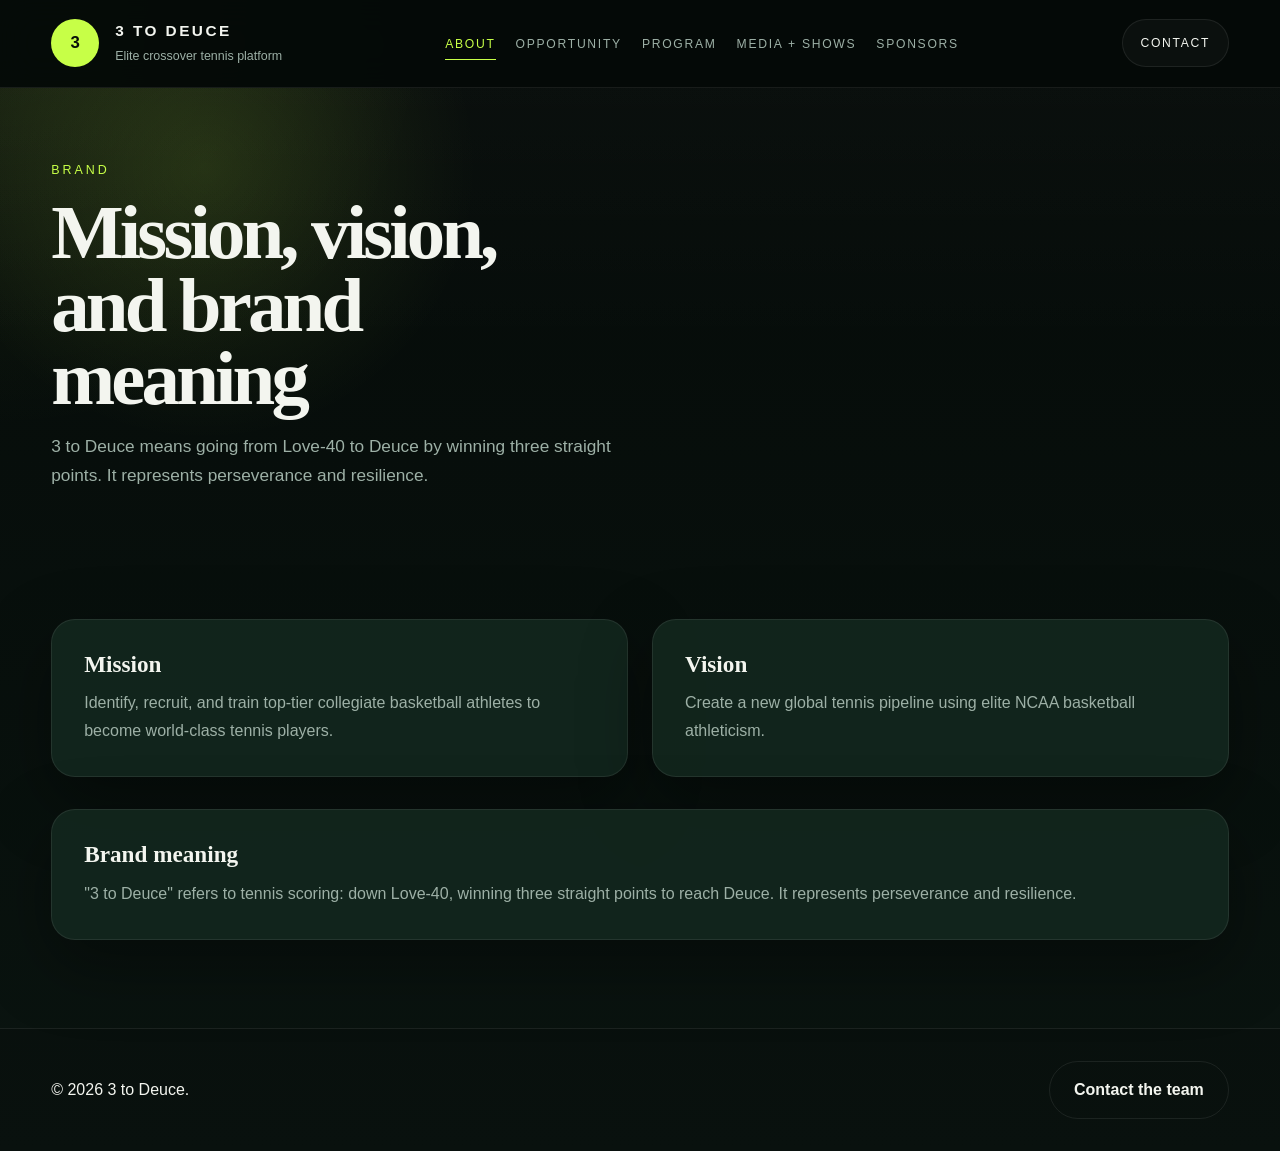
==== about.html @ 53a0b72f "Initial website publish" ====
<!DOCTYPE html>
<html lang="en">
<head>
    <meta charset="UTF-8">
    <meta name="viewport" content="width=device-width, initial-scale=1.0">
    <title>3 to Deuce | About</title>
    <link rel="stylesheet" href="styles.css">
</head>
<body data-page="about">
    <header>
        <nav class="navbar">
            <div class="container nav-shell">
                <a class="brand-lockup" href="index.html" aria-label="3 to Deuce home">
                    <span class="brand-mark">3</span>
                    <span class="brand-copy">
                        <strong>3 to Deuce</strong>
                        <span>Elite crossover tennis platform</span>
                    </span>
                </a>
                <ul class="nav-menu nav-menu-desktop">
                    <li><a href="about.html">About</a></li>
                    <li><a href="opportunity.html">Opportunity</a></li>
                    <li><a href="program.html">Program</a></li>
                    <li><a href="media.html">Media + Shows</a></li>
                    <li><a href="sponsorship.html">Sponsors</a></li>
                </ul>
                <div class="nav-actions">
                    <a href="contact.html" class="nav-contact">Contact</a>
                    <button class="menu-toggle" type="button" aria-expanded="false" aria-controls="site-menu">
                        <span>Menu</span>
                        <span class="menu-toggle-icon" aria-hidden="true"></span>
                    </button>
                </div>
            </div>
            <div class="nav-panel" id="site-menu">
                <div class="container nav-panel-inner">
                    <ul class="nav-menu">
                        <li><a href="index.html">Home</a></li>
                        <li><a href="about.html">About</a></li>
                        <li><a href="opportunity.html">Opportunity</a></li>
                        <li><a href="program.html">The Program</a></li>
                        <li><a href="media.html">Media + Shows</a></li>
                        <li><a href="sponsorship.html">Sponsorship</a></li>
                        <li><a href="contact.html">Contact</a></li>
                    </ul>
                </div>
            </div>
        </nav>
    </header>

    <main>
        <section class="page-hero">
            <div class="container">
                <p class="eyebrow">Brand</p>
                <h1>Mission, vision, and brand meaning</h1>
                <p class="lead">3 to Deuce means going from Love-40 to Deuce by winning three straight points. It represents perseverance and resilience.</p>
            </div>
        </section>

        <section class="section">
            <div class="container">
                <div class="grid two-column">
                    <div class="card reveal">
                        <h3>Mission</h3>
                        <p>Identify, recruit, and train top-tier collegiate basketball athletes to become world-class tennis players.</p>
                    </div>
                    <div class="card reveal">
                        <h3>Vision</h3>
                        <p>Create a new global tennis pipeline using elite NCAA basketball athleticism.</p>
                    </div>
                </div>
                <div class="story-card reveal">
                    <h3>Brand meaning</h3>
                    <p>"3 to Deuce" refers to tennis scoring: down Love-40, winning three straight points to reach Deuce. It represents perseverance and resilience.</p>
                </div>
            </div>
        </section>
    </main>

    <footer class="site-footer-minimal">
        <div class="container footer-grid">
            <p>&copy; 2026 3 to Deuce.</p>
            <a href="contact.html" class="cta-button ghost">Contact the team</a>
        </div>
    </footer>
    <script src="script.js"></script>
</body>
</html>
---- styles.css ----
* {
    margin: 0;
    padding: 0;
    box-sizing: border-box;
}

:root {
    --bg: #050a08;
    --bg-2: #0a1410;
    --surface: #0e1c17;
    --surface-2: #13261e;
    --card: rgba(19, 38, 30, 0.92);
    --text: #f3f5ef;
    --muted: #9db0a6;
    --accent: #c7ff47;
    --accent-dark: #9dd12a;
    --line: rgba(255, 255, 255, 0.08);
    --shadow: 0 24px 70px rgba(0, 0, 0, 0.38);
    --font-sans: "Avenir Next", "Helvetica Neue", "Arial Narrow", sans-serif;
    --font-serif: "Iowan Old Style", "Palatino Linotype", "Book Antiqua", serif;
}

html {
    scroll-behavior: smooth;
}

body {
    font-family: var(--font-sans);
    line-height: 1.7;
    color: var(--text);
    background:
        radial-gradient(circle at top left, rgba(199, 255, 71, 0.09), transparent 25%),
        linear-gradient(180deg, var(--bg) 0%, var(--bg-2) 100%);
}

img {
    max-width: 100%;
    display: block;
}

a {
    color: inherit;
}

.container {
    width: min(1240px, 92vw);
    margin: 0 auto;
}

.navbar {
    position: sticky;
    top: 0;
    z-index: 30;
    background: rgba(5, 10, 8, 0.92);
    backdrop-filter: blur(18px);
    border-bottom: 1px solid var(--line);
}

.navbar.scrolled {
    box-shadow: 0 14px 40px rgba(0, 0, 0, 0.35);
}

.nav-shell {
    display: flex;
    align-items: center;
    justify-content: space-between;
    gap: 1.25rem;
    padding: 1.15rem 0;
}

.brand-lockup {
    display: inline-flex;
    align-items: center;
    gap: 1rem;
    text-decoration: none;
    flex-shrink: 0;
}

.brand-mark {
    display: inline-flex;
    align-items: center;
    justify-content: center;
    width: 48px;
    height: 48px;
    border-radius: 999px;
    background: var(--accent);
    color: #071008;
    font-size: 1.05rem;
    font-weight: 800;
}

.brand-copy {
    display: flex;
    flex-direction: column;
    gap: 0.1rem;
}

.brand-copy strong {
    text-transform: uppercase;
    letter-spacing: 0.16em;
    font-size: 0.96rem;
}

.brand-copy span {
    color: var(--muted);
    font-size: 0.78rem;
}

.nav-menu {
    list-style: none;
}

.nav-menu-desktop {
    display: flex;
    align-items: center;
    justify-content: center;
    gap: 1.25rem;
    flex: 1;
    min-width: 0;
}

.nav-menu-desktop a,
.nav-contact,
.menu-toggle {
    text-decoration: none;
    text-transform: uppercase;
    letter-spacing: 0.14em;
    font-size: 0.76rem;
}

.nav-menu-desktop a {
    color: var(--muted);
    padding: 0.5rem 0;
    border-bottom: 1px solid transparent;
}

.nav-menu-desktop a:hover,
.nav-menu-desktop a.is-active {
    color: var(--accent);
    border-color: var(--accent);
}

.nav-actions {
    display: flex;
    align-items: center;
    gap: 0.75rem;
}

.nav-contact,
.menu-toggle,
.cta-button,
.submit-button {
    border-radius: 999px;
}

.nav-contact,
.menu-toggle {
    display: inline-flex;
    align-items: center;
    gap: 0.75rem;
    min-height: 46px;
    padding: 0.8rem 1.1rem;
    border: 1px solid var(--line);
    background: rgba(255, 255, 255, 0.03);
}

.nav-contact:hover,
.menu-toggle:hover {
    border-color: rgba(199, 255, 71, 0.45);
    color: var(--accent);
}

.nav-contact.is-active {
    background: var(--accent);
    color: #071008;
    border-color: var(--accent);
}

.menu-toggle {
    display: none;
    color: var(--text);
    cursor: pointer;
}

.menu-toggle-icon,
.menu-toggle-icon::before,
.menu-toggle-icon::after {
    display: block;
    width: 18px;
    height: 1.5px;
    background: currentColor;
    transition: transform 0.25s ease;
    content: "";
}

.menu-toggle-icon {
    position: relative;
}

.menu-toggle-icon::before,
.menu-toggle-icon::after {
    position: absolute;
    left: 0;
}

.menu-toggle-icon::before {
    top: -6px;
}

.menu-toggle-icon::after {
    top: 6px;
}

.navbar.menu-open .menu-toggle-icon {
    background: transparent;
}

.navbar.menu-open .menu-toggle-icon::before {
    transform: translateY(6px) rotate(45deg);
}

.navbar.menu-open .menu-toggle-icon::after {
    transform: translateY(-6px) rotate(-45deg);
}

.nav-panel {
    max-height: 0;
    overflow: hidden;
    border-top: 1px solid transparent;
    transition: max-height 0.3s ease, border-color 0.3s ease;
}

.navbar.menu-open .nav-panel {
    max-height: 420px;
    border-color: var(--line);
}

.nav-panel-inner {
    display: block;
    padding: 1.5rem 0 2rem;
}

.nav-panel .nav-menu {
    display: grid;
    grid-template-columns: repeat(2, minmax(180px, 1fr));
    gap: 0.8rem 1.5rem;
}

.nav-panel .nav-menu a {
    text-decoration: none;
    font-family: var(--font-serif);
    font-size: clamp(1.2rem, 2vw, 1.6rem);
    line-height: 1.1;
}

.nav-panel .nav-menu a:hover,
.nav-panel .nav-menu a.is-active {
    color: var(--accent);
}

.hero,
.page-hero {
    position: relative;
    overflow: hidden;
}

.hero {
    padding: 5rem 0 5rem;
}

.page-hero {
    padding: 4.5rem 0 2.5rem;
}

.hero::before,
.page-hero::before {
    content: "";
    position: absolute;
    inset: 0;
    background:
        radial-gradient(circle at 16% 18%, rgba(199, 255, 71, 0.12), transparent 24%),
        linear-gradient(180deg, rgba(255, 255, 255, 0.02), transparent 60%);
    pointer-events: none;
}

.hero-content,
.page-hero .container {
    position: relative;
    z-index: 1;
}

.hero-content {
    display: grid;
    grid-template-columns: minmax(0, 1.05fr) minmax(320px, 0.95fr);
    gap: 3.25rem;
    align-items: center;
}

.eyebrow {
    margin-bottom: 1rem;
    color: var(--accent);
    text-transform: uppercase;
    letter-spacing: 0.24em;
    font-size: 0.78rem;
}

.hero-copy h1,
.page-hero h1,
.section-header h2 {
    font-family: var(--font-serif);
    line-height: 0.95;
    letter-spacing: -0.05em;
}

.hero-copy h1 {
    max-width: 9ch;
    font-size: clamp(3.4rem, 7vw, 6.9rem);
    margin-bottom: 1.4rem;
}

.page-hero h1 {
    max-width: 12ch;
    font-size: clamp(3rem, 6vw, 5.4rem);
    margin-bottom: 1rem;
}

.section-header {
    max-width: 760px;
    margin: 0 auto 3rem;
    text-align: center;
}

.section-header-left {
    margin: 0;
    text-align: left;
}

.section-header h2 {
    font-size: clamp(2.3rem, 5vw, 4.1rem);
    margin-bottom: 1rem;
}

.section-header p,
.lead,
.hero-summary,
.page-hero .lead {
    color: var(--muted);
}

.lead {
    max-width: 38rem;
    font-size: 1.08rem;
}

.hero-summary {
    max-width: 34rem;
    margin-top: 1.5rem;
    padding-top: 1.5rem;
    border-top: 1px solid var(--line);
}

.cta-group {
    display: flex;
    flex-wrap: wrap;
    gap: 1rem;
    margin-top: 2rem;
}

.cta-button {
    display: inline-flex;
    align-items: center;
    justify-content: center;
    min-height: 50px;
    padding: 0.9rem 1.5rem;
    border: 1px solid transparent;
    font-weight: 700;
    text-decoration: none;
}

.cta-button.primary,
.submit-button {
    background: var(--accent);
    color: #071008;
}

.cta-button.primary:hover,
.submit-button:hover {
    background: var(--accent-dark);
}

.cta-button.ghost {
    background: transparent;
    border-color: var(--line);
    color: var(--text);
}

.cta-button.ghost:hover {
    border-color: rgba(199, 255, 71, 0.45);
    color: var(--accent);
}

.hero-visual {
    justify-self: end;
    width: min(100%, 470px);
}

.hero-gallery {
    display: grid;
    grid-template-columns: repeat(2, minmax(0, 1fr));
    gap: 1.25rem;
    align-items: start;
    justify-self: end;
    width: min(100%, 760px);
}

.hero-home .hero-gallery .hero-visual {
    width: 100%;
}

.hero-visual-frame {
    background: #eef0ea;
    border-radius: 30px;
    overflow: hidden;
    border: 1px solid rgba(255, 255, 255, 0.08);
    box-shadow: var(--shadow);
}

.hero-visual-frame img {
    width: 100%;
    aspect-ratio: 4 / 5;
    object-fit: cover;
}

.hero-visual-caption {
    display: flex;
    align-items: center;
    margin-top: 1rem;
    font-size: 0.88rem;
}

.hero-visual-caption span {
    color: var(--accent);
    text-transform: uppercase;
    letter-spacing: 0.18em;
    white-space: nowrap;
}

.hero-visual-caption-detail {
    display: grid;
    gap: 0.45rem;
    align-items: start;
}

.hero-visual-caption-detail p {
    margin: 0;
    color: var(--muted);
    line-height: 1.5;
}

.stats-strip {
    display: grid;
    grid-template-columns: repeat(4, minmax(0, 1fr));
    gap: 1rem;
    margin-top: 3.75rem;
}

.section {
    padding: 5.5rem 0;
}

.section + .section {
    border-top: 1px solid var(--line);
}

.grid {
    display: grid;
    gap: 1.5rem;
}

.grid.two-column {
    grid-template-columns: repeat(auto-fit, minmax(280px, 1fr));
}

.grid.three-column {
    grid-template-columns: repeat(auto-fit, minmax(260px, 1fr));
}

.grid.four-column {
    grid-template-columns: repeat(auto-fit, minmax(220px, 1fr));
}

.stat-card,
.card,
.story-card,
.highlight,
.contact-form,
.contact-info {
    background: var(--card);
    border: 1px solid var(--line);
    box-shadow: var(--shadow);
}

.stat-card {
    border-radius: 22px;
    padding: 1.3rem;
}

.launch-card {
    background: linear-gradient(180deg, rgba(199, 255, 71, 0.14), rgba(199, 255, 71, 0.05));
    border-color: rgba(199, 255, 71, 0.4);
    box-shadow: 0 24px 54px rgba(0, 0, 0, 0.34);
    overflow: hidden;
}

.launch-card .stat {
    color: #e6ff9a;
}

.stat {
    display: block;
    margin-bottom: 0.45rem;
    color: var(--accent);
    text-transform: uppercase;
    letter-spacing: 0.18em;
    font-size: 0.78rem;
}

.launch-badge {
    display: inline-flex;
    align-items: center;
    padding: 0.28rem 0.7rem;
    border-radius: 999px;
    background: rgba(199, 255, 71, 0.14);
    border: 1px solid rgba(199, 255, 71, 0.38);
    color: var(--accent);
    font-weight: 700;
    letter-spacing: 0.06em;
    text-transform: uppercase;
    white-space: nowrap;
}

.launch-copy {
    margin: 0;
    color: rgba(244, 245, 238, 0.84);
    font-size: 1rem;
    letter-spacing: 0.01em;
}

.launch-date {
    margin: 0.45rem 0 0;
    display: grid;
    gap: 0.02rem;
    font-family: var(--font-serif);
    font-size: clamp(1.7rem, 3.2vw, 2.45rem);
    font-weight: 900;
    line-height: 0.92;
    color: var(--accent);
    text-transform: uppercase;
    letter-spacing: 0.01em;
    text-shadow: 0 0 18px rgba(199, 255, 71, 0.18);
}

.launch-date span {
    display: block;
}

.launch-card .launch-date {
    font-size: clamp(1.3rem, 2vw, 1.85rem) !important;
    line-height: 0.96;
    letter-spacing: 0.01em;
    text-shadow: none;
    max-width: 100%;
}

.card,
.story-card,
.highlight,
.cta-panel {
    border-radius: 24px;
    padding: 2rem;
}

.card {
    min-height: 100%;
}

.page-card {
    text-decoration: none;
    transition: transform 0.2s ease, border-color 0.2s ease;
}

.page-card:hover {
    transform: translateY(-4px);
    border-color: rgba(199, 255, 71, 0.45);
}

.card h3,
.card h4,
.story-card h3,
.highlight h4,
.cta-panel p {
    font-family: var(--font-serif);
    line-height: 1.08;
}

.card h3,
.card h4,
.story-card h3 {
    font-size: 1.45rem;
    margin-bottom: 0.8rem;
}

.card p,
.story-card p,
.highlight p,
.contact-info p,
.cta-panel {
    color: var(--muted);
}

.story-card {
    margin-top: 2rem;
}

.pipeline {
    display: grid;
    grid-template-columns: repeat(auto-fit, minmax(220px, 1fr));
    gap: 1.25rem;
    margin-top: 2rem;
}

.pipeline h4 {
    color: var(--accent);
    margin-bottom: 0.45rem;
}

.media-panel {
    margin-top: 2rem;
}

.media-panel.highlight .partner-name {
    margin: 0.45rem 0 0.85rem;
    font-family: var(--font-serif);
    font-size: clamp(2.4rem, 5vw, 3.6rem) !important;
    font-weight: 900;
    line-height: 0.92;
    color: var(--accent) !important;
    letter-spacing: 0.02em;
    text-shadow: 0 0 18px rgba(199, 255, 71, 0.16);
}

.show-layout {
    display: grid;
    grid-template-columns: minmax(260px, 0.75fr) minmax(0, 1fr);
    gap: 2rem;
    align-items: center;
}

.show-poster img {
    width: 100%;
    border-radius: 20px;
    border: 1px solid var(--line);
}

.show-meta {
    margin-top: 1rem;
    padding-left: 1rem;
    border-left: 2px solid var(--accent);
}

.sponsorship-hero {
    display: grid;
    grid-template-columns: minmax(0, 1fr) 220px;
    gap: 2rem;
    align-items: center;
    margin-bottom: 2.5rem;
}

.sponsorship-visual img {
    filter: drop-shadow(0 18px 38px rgba(0, 0, 0, 0.38));
}

.cta-panel {
    margin-top: 2rem;
    border: 1px solid rgba(199, 255, 71, 0.22);
    background: rgba(199, 255, 71, 0.05);
    text-align: center;
}

.contact-layout {
    display: grid;
    grid-template-columns: repeat(auto-fit, minmax(300px, 1fr));
    gap: 2rem;
}

.contact-form,
.contact-info {
    border-radius: 26px;
    padding: 2rem;
}

.form-group {
    margin-bottom: 1.35rem;
}

label {
    display: block;
    margin-bottom: 0.45rem;
    color: var(--muted);
    text-transform: uppercase;
    letter-spacing: 0.14em;
    font-size: 0.78rem;
}

input,
textarea {
    width: 100%;
    padding: 0.95rem 1rem;
    border-radius: 16px;
    border: 1px solid var(--line);
    background: rgba(255, 255, 255, 0.03);
    color: var(--text);
    font: inherit;
}

input:focus,
textarea:focus {
    outline: 1px solid var(--accent);
    outline-offset: 2px;
}

.submit-button {
    width: 100%;
    min-height: 50px;
    border: none;
    font-size: 1rem;
    font-weight: 700;
    cursor: pointer;
}

footer {
    border-top: 1px solid var(--line);
}

.footer-grid {
    display: flex;
    justify-content: space-between;
    align-items: center;
    gap: 2rem;
    padding: 2rem 0;
}

.footer-logos {
    display: flex;
    align-items: center;
    gap: 0.75rem;
    margin-bottom: 1rem;
}

.footer-logos img {
    height: 34px;
    width: auto;
}

.site-footer-minimal {
    background: rgba(0, 0, 0, 0.15);
}

.reveal {
    opacity: 0;
    transform: translateY(22px);
    transition: opacity 0.7s ease, transform 0.7s ease;
}

.reveal.show {
    opacity: 1;
    transform: translateY(0);
}

@media (max-width: 1080px) {
    .hero-content,
    .stats-strip,
    .show-layout,
    .sponsorship-hero {
        grid-template-columns: 1fr;
    }

    .hero-visual {
        justify-self: start;
    }

    .hero-gallery {
        grid-template-columns: 1fr;
        justify-self: start;
        width: min(100%, 470px);
    }
}

@media (max-width: 840px) {
    .nav-menu-desktop {
        display: none;
    }

    .menu-toggle {
        display: inline-flex;
    }

    .nav-panel .nav-menu {
        grid-template-columns: 1fr;
    }
}

@media (max-width: 640px) {
    .nav-shell {
        flex-wrap: wrap;
    }

    .brand-copy span {
        display: none;
    }

    .nav-actions {
        width: 100%;
        justify-content: space-between;
    }

    .hero,
    .page-hero,
    .section {
        padding-top: 4rem;
        padding-bottom: 4rem;
    }

    .hero-copy h1,
    .page-hero h1 {
        max-width: 100%;
    }

    .cta-group,
    .footer-grid {
        flex-direction: column;
        align-items: flex-start;
    }

    .card,
    .story-card,
    .highlight,
    .cta-panel,
    .contact-form,
    .contact-info {
        padding: 1.5rem;
    }
}
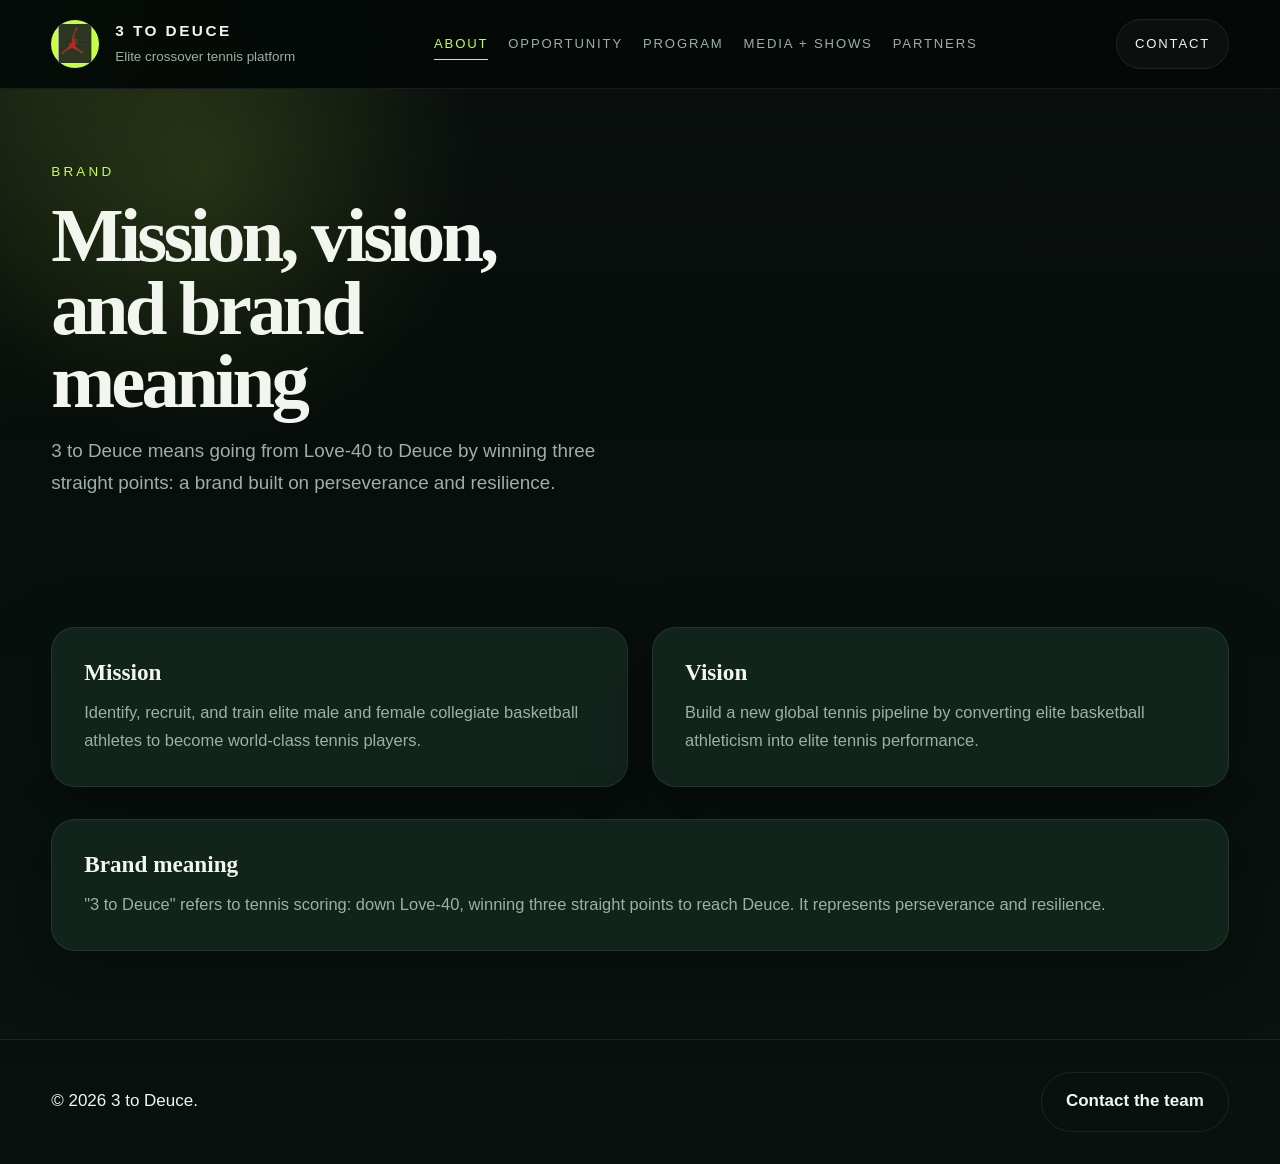
==== commit 556195ed: "Addressing comments" ====
--- a/about.html
+++ b/about.html
@@ -11,7 +11,7 @@
         <nav class="navbar">
             <div class="container nav-shell">
                 <a class="brand-lockup" href="index.html" aria-label="3 to Deuce home">
-                    <span class="brand-mark">3</span>
+                    <span class="brand-mark"><img src="images/logo1-transparent.png" alt="" aria-hidden="true"></span>
                     <span class="brand-copy">
                         <strong>3 to Deuce</strong>
                         <span>Elite crossover tennis platform</span>
@@ -22,7 +22,7 @@
                     <li><a href="opportunity.html">Opportunity</a></li>
                     <li><a href="program.html">Program</a></li>
                     <li><a href="media.html">Media + Shows</a></li>
-                    <li><a href="sponsorship.html">Sponsors</a></li>
+                    <li><a href="sponsorship.html">Partners</a></li>
                 </ul>
                 <div class="nav-actions">
                     <a href="contact.html" class="nav-contact">Contact</a>
@@ -40,7 +40,7 @@
                         <li><a href="opportunity.html">Opportunity</a></li>
                         <li><a href="program.html">The Program</a></li>
                         <li><a href="media.html">Media + Shows</a></li>
-                        <li><a href="sponsorship.html">Sponsorship</a></li>
+                        <li><a href="sponsorship.html">Partnership</a></li>
                         <li><a href="contact.html">Contact</a></li>
                     </ul>
                 </div>
@@ -53,7 +53,7 @@
             <div class="container">
                 <p class="eyebrow">Brand</p>
                 <h1>Mission, vision, and brand meaning</h1>
-                <p class="lead">3 to Deuce means going from Love-40 to Deuce by winning three straight points. It represents perseverance and resilience.</p>
+                <p class="lead">3 to Deuce means going from Love-40 to Deuce by winning three straight points: a brand built on perseverance and resilience.</p>
             </div>
         </section>
 
@@ -62,11 +62,11 @@
                 <div class="grid two-column">
                     <div class="card reveal">
                         <h3>Mission</h3>
-                        <p>Identify, recruit, and train top-tier collegiate basketball athletes to become world-class tennis players.</p>
+                        <p>Identify, recruit, and train elite male and female collegiate basketball athletes to become world-class tennis players.</p>
                     </div>
                     <div class="card reveal">
                         <h3>Vision</h3>
-                        <p>Create a new global tennis pipeline using elite NCAA basketball athleticism.</p>
+                        <p>Build a new global tennis pipeline by converting elite basketball athleticism into elite tennis performance.</p>
                     </div>
                 </div>
                 <div class="story-card reveal">
--- a/styles.css
+++ b/styles.css
@@ -26,6 +26,7 @@
 
 body {
     font-family: var(--font-sans);
+    font-size: 17px;
     line-height: 1.7;
     color: var(--text);
     background:
@@ -83,12 +84,19 @@
     width: 48px;
     height: 48px;
     border-radius: 999px;
+    overflow: hidden;
     background: var(--accent);
     color: #071008;
     font-size: 1.05rem;
     font-weight: 800;
 }
 
+.brand-mark img {
+    width: 82%;
+    height: 82%;
+    object-fit: contain;
+}
+
 .brand-copy {
     display: flex;
     flex-direction: column;
@@ -103,7 +111,7 @@
 
 .brand-copy span {
     color: var(--muted);
-    font-size: 0.78rem;
+    font-size: 0.84rem;
 }
 
 .nav-menu {
@@ -125,7 +133,7 @@
     text-decoration: none;
     text-transform: uppercase;
     letter-spacing: 0.14em;
-    font-size: 0.76rem;
+    font-size: 0.82rem;
 }
 
 .nav-menu-desktop a {
@@ -301,7 +309,7 @@
     color: var(--accent);
     text-transform: uppercase;
     letter-spacing: 0.24em;
-    font-size: 0.78rem;
+    font-size: 0.84rem;
 }
 
 .hero-copy h1,
@@ -349,7 +357,7 @@
 
 .lead {
     max-width: 38rem;
-    font-size: 1.08rem;
+    font-size: 1.18rem;
 }
 
 .hero-summary {
@@ -522,7 +530,7 @@
     color: var(--accent);
     text-transform: uppercase;
     letter-spacing: 0.18em;
-    font-size: 0.78rem;
+    font-size: 0.84rem;
 }
 
 .launch-badge {
@@ -616,6 +624,7 @@
 .contact-info p,
 .cta-panel {
     color: var(--muted);
+    font-size: 1.03rem;
 }
 
 .story-card {
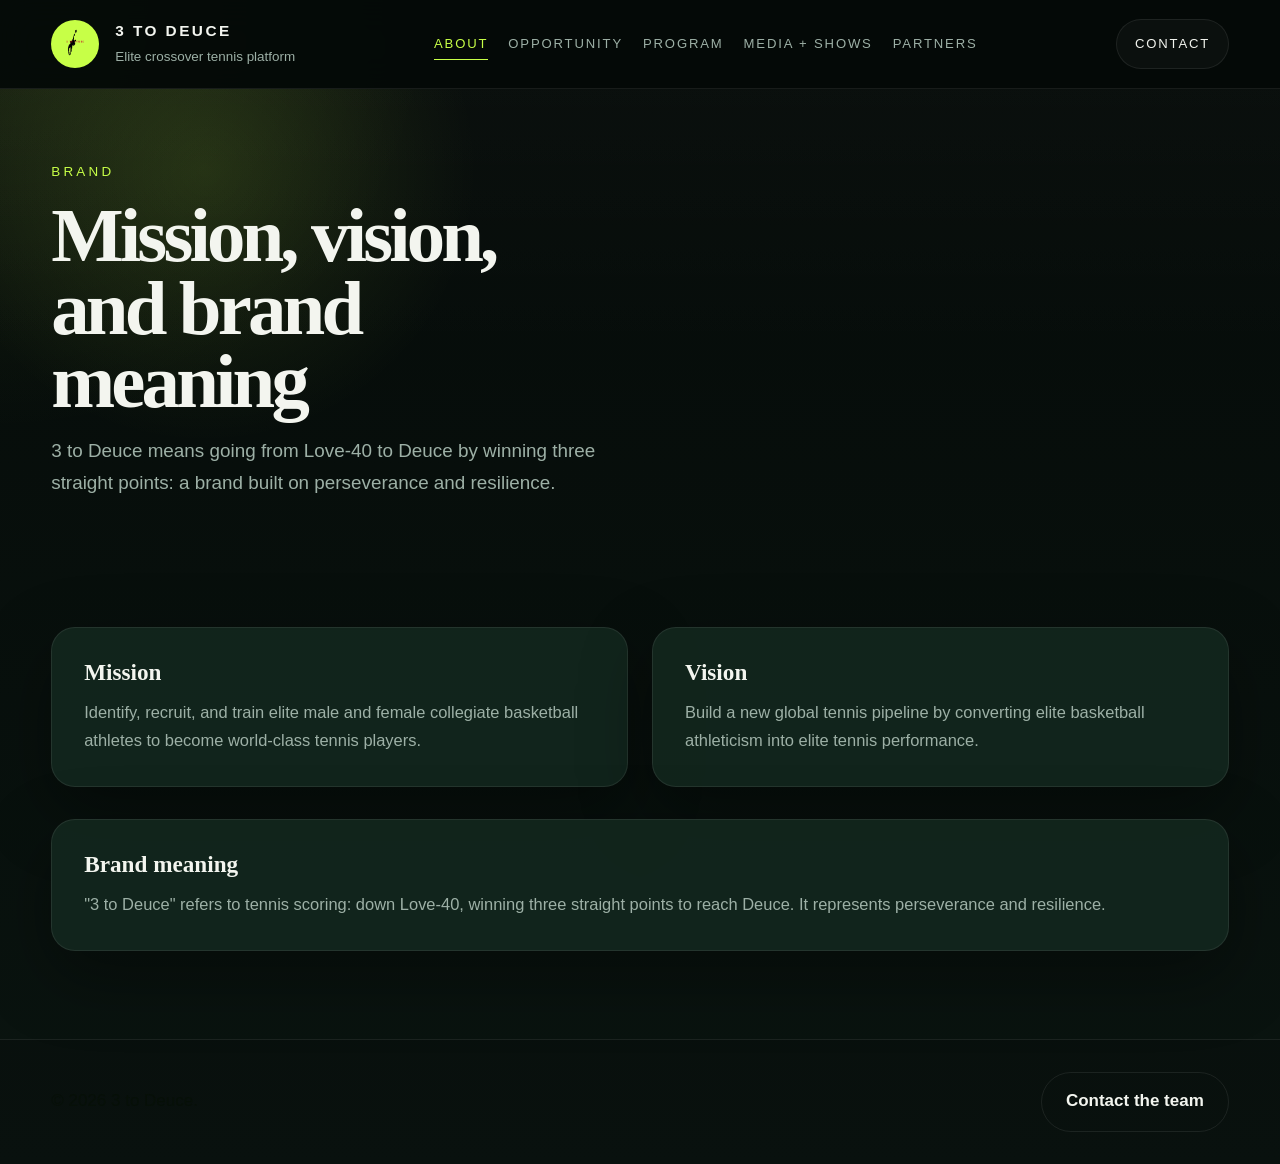
==== commit 9bb61f96: "updating logo" ====
--- a/about.html
+++ b/about.html
@@ -11,7 +11,7 @@
         <nav class="navbar">
             <div class="container nav-shell">
                 <a class="brand-lockup" href="index.html" aria-label="3 to Deuce home">
-                    <span class="brand-mark"><img src="images/logo1-transparent.png" alt="" aria-hidden="true"></span>
+                    <span class="brand-mark"><img src="images/updated-logo-accent.png" alt="" aria-hidden="true"></span>
                     <span class="brand-copy">
                         <strong>3 to Deuce</strong>
                         <span>Elite crossover tennis platform</span>
--- a/styles.css
+++ b/styles.css
@@ -748,6 +748,8 @@
 }
 
 footer {
+    background: var(--accent);
+    color: #071008;
     border-top: 1px solid var(--line);
 }
 
@@ -769,6 +771,16 @@
 .footer-logos img {
     height: 34px;
     width: auto;
+}
+
+.footer-cta .cta-button.ghost {
+    border-color: rgba(7, 16, 8, 0.18);
+    color: #071008;
+}
+
+.footer-cta .cta-button.ghost:hover {
+    border-color: rgba(7, 16, 8, 0.42);
+    color: #071008;
 }
 
 .site-footer-minimal {
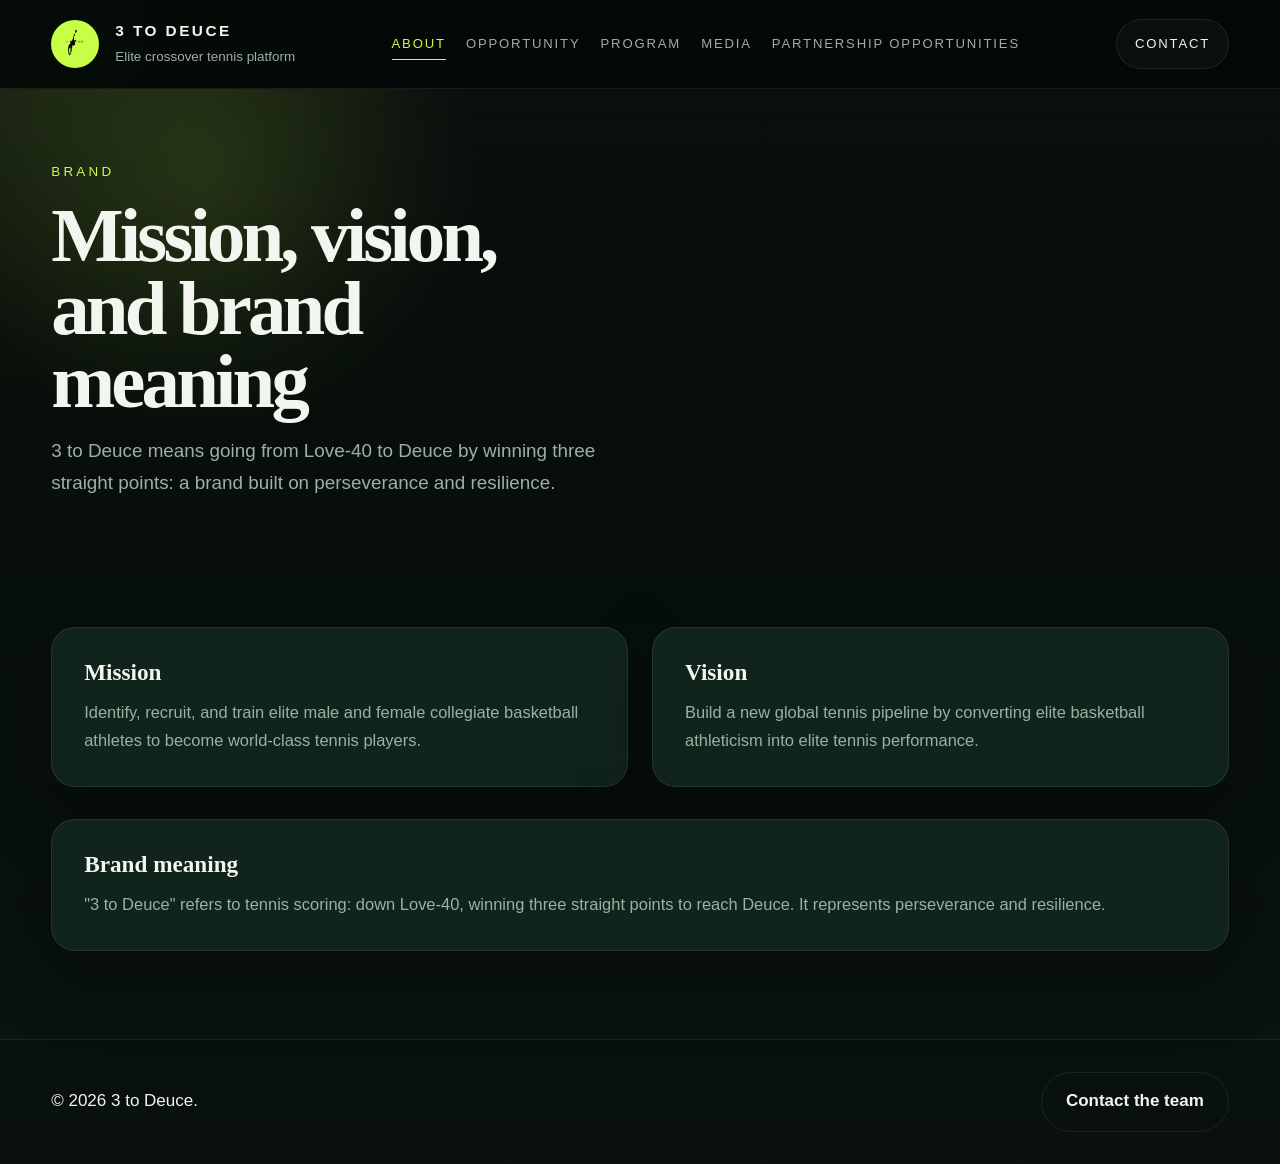
==== commit 7062ea54: "Updates" ====
--- a/about.html
+++ b/about.html
@@ -21,8 +21,8 @@
                     <li><a href="about.html">About</a></li>
                     <li><a href="opportunity.html">Opportunity</a></li>
                     <li><a href="program.html">Program</a></li>
-                    <li><a href="media.html">Media + Shows</a></li>
-                    <li><a href="sponsorship.html">Partners</a></li>
+                    <li><a href="media.html">Media</a></li>
+                    <li><a href="sponsorship.html">Partnership Opportunities</a></li>
                 </ul>
                 <div class="nav-actions">
                     <a href="contact.html" class="nav-contact">Contact</a>
@@ -39,8 +39,8 @@
                         <li><a href="about.html">About</a></li>
                         <li><a href="opportunity.html">Opportunity</a></li>
                         <li><a href="program.html">The Program</a></li>
-                        <li><a href="media.html">Media + Shows</a></li>
-                        <li><a href="sponsorship.html">Partnership</a></li>
+                        <li><a href="media.html">Media</a></li>
+                        <li><a href="sponsorship.html">Partnership Opportunities</a></li>
                         <li><a href="contact.html">Contact</a></li>
                     </ul>
                 </div>
--- a/styles.css
+++ b/styles.css
@@ -748,8 +748,6 @@
 }
 
 footer {
-    background: var(--accent);
-    color: #071008;
     border-top: 1px solid var(--line);
 }
 
@@ -771,16 +769,6 @@
 .footer-logos img {
     height: 34px;
     width: auto;
-}
-
-.footer-cta .cta-button.ghost {
-    border-color: rgba(7, 16, 8, 0.18);
-    color: #071008;
-}
-
-.footer-cta .cta-button.ghost:hover {
-    border-color: rgba(7, 16, 8, 0.42);
-    color: #071008;
 }
 
 .site-footer-minimal {
@@ -799,6 +787,14 @@
 }
 
 @media (max-width: 1080px) {
+    .nav-menu-desktop {
+        display: none;
+    }
+
+    .menu-toggle {
+        display: inline-flex;
+    }
+
     .hero-content,
     .stats-strip,
     .show-layout,
@@ -818,14 +814,6 @@
 }
 
 @media (max-width: 840px) {
-    .nav-menu-desktop {
-        display: none;
-    }
-
-    .menu-toggle {
-        display: inline-flex;
-    }
-
     .nav-panel .nav-menu {
         grid-template-columns: 1fr;
     }
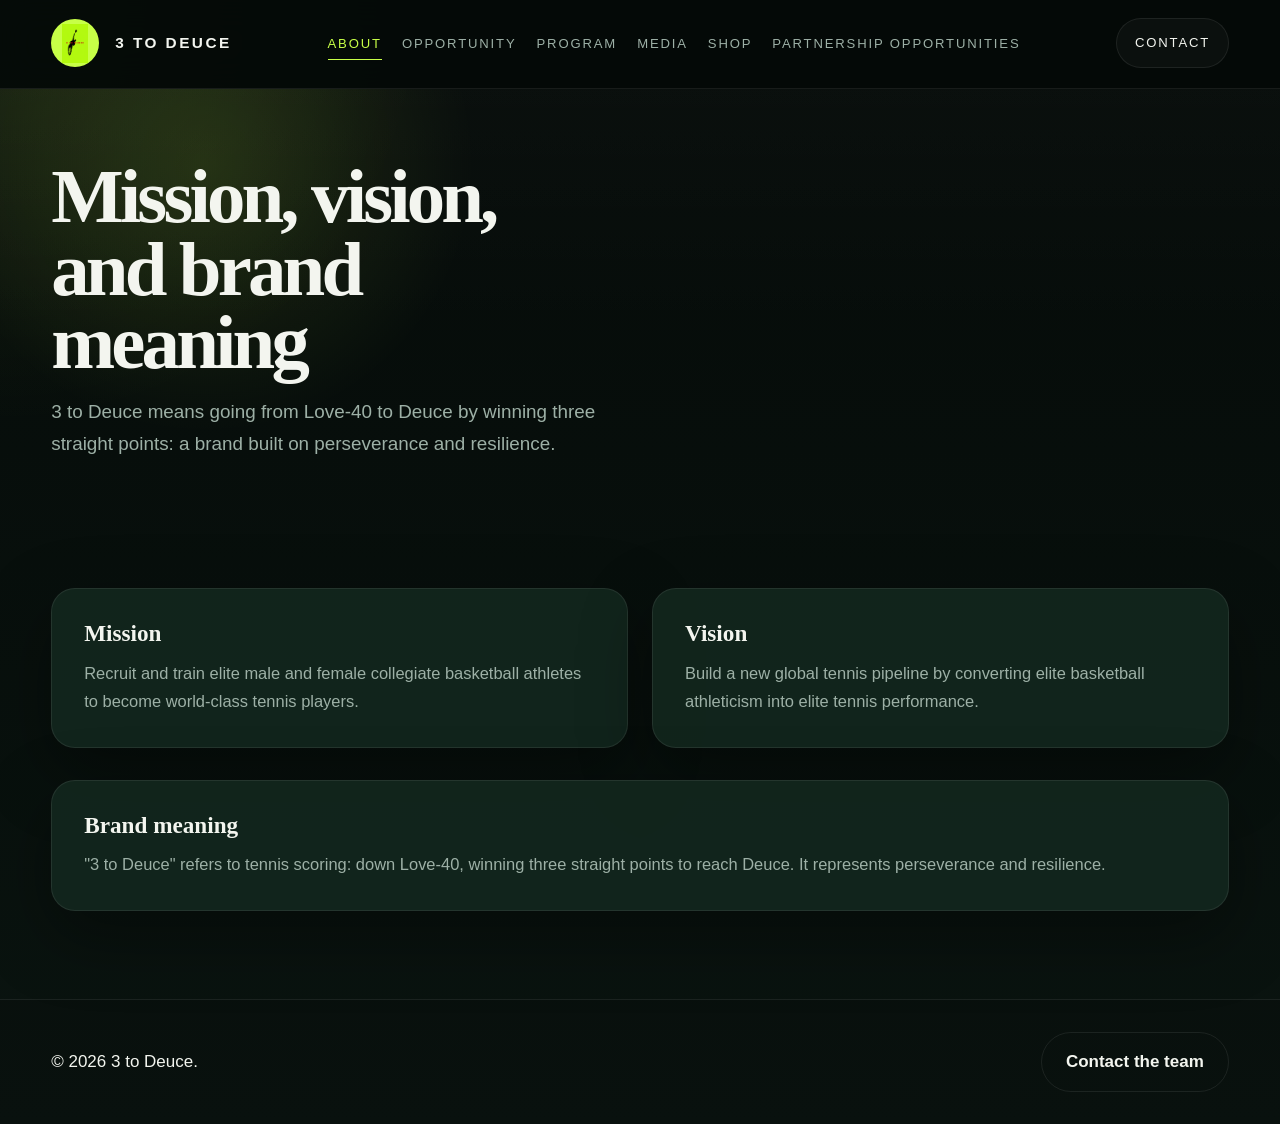
==== commit de3d978c: "making images cache safe" ====
--- a/about.html
+++ b/about.html
@@ -4,17 +4,16 @@
     <meta charset="UTF-8">
     <meta name="viewport" content="width=device-width, initial-scale=1.0">
     <title>3 to Deuce | About</title>
-    <link rel="stylesheet" href="styles.css">
+    <link rel="stylesheet" href="styles.css?v=20260527">
 </head>
 <body data-page="about">
     <header>
         <nav class="navbar">
             <div class="container nav-shell">
                 <a class="brand-lockup" href="index.html" aria-label="3 to Deuce home">
-                    <span class="brand-mark"><img src="images/updated-logo-accent.png" alt="" aria-hidden="true"></span>
+                    <span class="brand-mark"><img src="images/updated-logo-accent.png?v=20260527" alt="" aria-hidden="true"></span>
                     <span class="brand-copy">
                         <strong>3 to Deuce</strong>
-                        <span>Elite crossover tennis platform</span>
                     </span>
                 </a>
                 <ul class="nav-menu nav-menu-desktop">
@@ -22,6 +21,7 @@
                     <li><a href="opportunity.html">Opportunity</a></li>
                     <li><a href="program.html">Program</a></li>
                     <li><a href="media.html">Media</a></li>
+                    <li><a href="shop.html">Shop</a></li>
                     <li><a href="sponsorship.html">Partnership Opportunities</a></li>
                 </ul>
                 <div class="nav-actions">
@@ -40,6 +40,7 @@
                         <li><a href="opportunity.html">Opportunity</a></li>
                         <li><a href="program.html">The Program</a></li>
                         <li><a href="media.html">Media</a></li>
+                        <li><a href="shop.html">Shop</a></li>
                         <li><a href="sponsorship.html">Partnership Opportunities</a></li>
                         <li><a href="contact.html">Contact</a></li>
                     </ul>
@@ -51,7 +52,6 @@
     <main>
         <section class="page-hero">
             <div class="container">
-                <p class="eyebrow">Brand</p>
                 <h1>Mission, vision, and brand meaning</h1>
                 <p class="lead">3 to Deuce means going from Love-40 to Deuce by winning three straight points: a brand built on perseverance and resilience.</p>
             </div>
@@ -62,7 +62,7 @@
                 <div class="grid two-column">
                     <div class="card reveal">
                         <h3>Mission</h3>
-                        <p>Identify, recruit, and train elite male and female collegiate basketball athletes to become world-class tennis players.</p>
+                        <p>Recruit and train elite male and female collegiate basketball athletes to become world-class tennis players.</p>
                     </div>
                     <div class="card reveal">
                         <h3>Vision</h3>
@@ -83,6 +83,6 @@
             <a href="contact.html" class="cta-button ghost">Contact the team</a>
         </div>
     </footer>
-    <script src="script.js"></script>
+    <script src="script.js?v=20260527"></script>
 </body>
 </html>
--- a/styles.css
+++ b/styles.css
@@ -860,3 +860,28 @@
         padding: 1.5rem;
     }
 }
+
+.product-photo {
+    width: 100%;
+    border-radius: 8px;
+    margin-bottom: 1.25rem;
+    background: #fff;
+}
+
+.product-photo-placeholder {
+    aspect-ratio: 4 / 3;
+    background: var(--surface-2);
+    border: 1px dashed rgba(255, 255, 255, 0.12);
+    border-radius: 8px;
+    display: flex;
+    align-items: center;
+    justify-content: center;
+    margin-bottom: 1.25rem;
+}
+
+.product-photo-placeholder span {
+    color: var(--muted);
+    font-size: 0.82rem;
+    text-transform: uppercase;
+    letter-spacing: 0.14em;
+}
